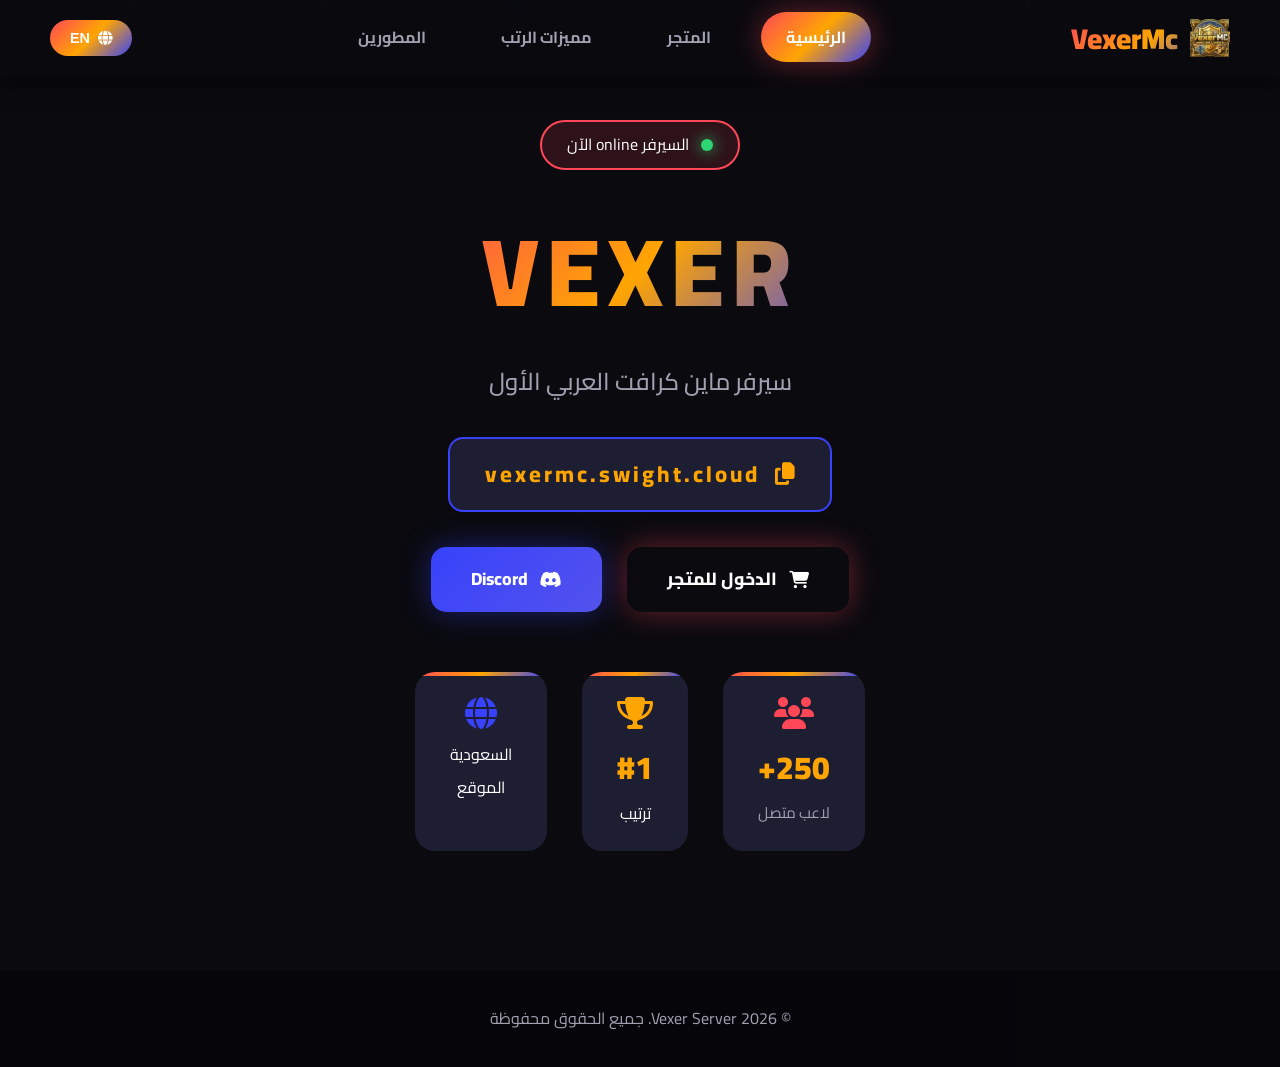
==== index.html @ 9825f208 "Add files via upload" ====
<!DOCTYPE html>
<html lang="ar" dir="rtl">
<head>
    <meta charset="UTF-8">
    <meta name="viewport" content="width=device-width, initial-scale=1.0">
    <link rel="icon" href="Vexer.png" type="image/png">
    <title>Vexer Store </title>
    <link rel="stylesheet" href="style.css">
    <link rel="preconnect" href="https://fonts.googleapis.com">
    <link rel="preconnect" href="https://fonts.gstatic.com" crossorigin>
    <link href="https://fonts.googleapis.com/css2?family=Cairo:wght@400;600;700;900&display=swap" rel="stylesheet">
    <link rel="stylesheet" href="https://cdnjs.cloudflare.com/ajax/libs/font-awesome/6.4.0/css/all.min.css">
</head>
<body>
    <div class="background-effects">
        <div class="particle"></div>
        <div class="particle"></div>
        <div class="particle"></div>
        <div class="particle"></div>
        <div class="particle"></div>
    </div>

    <nav class="navbar">
        <div class="logo">
            <img src="Vexer.png" alt="Vexer Logo" class="logo-img">
            <span>VexerMc</span>
        </div>
        <ul class="nav-links">
            <li><a href="index.html" class="active" data-ar="الرئيسية" data-en="Home">الرئيسية</a></li>
            <li><a href="store.html" data-ar="المتجر" data-en="Store">المتجر</a></li>
            <li><a href="features.html" data-ar="مميزات الرتب" data-en="Rank Features">مميزات الرتب</a></li>
            <li><a href="team.html" data-ar="المطورين" data-en="Developers">المطورين</a></li>
        </ul>
        <button class="lang-switch" onclick="toggleLanguage()">
            <i class="fa-solid fa-globe"></i>
            <span id="lang-text">EN</span>
        </button>
    </nav>

    <main class="hero-section">
        <div class="hero-content">
            <div class="server-status">
                <span class="status-dot online"></span>
                <span data-ar="السيرفر online الآن" data-en="Server is online now">السيرفر online الآن</span>
            </div>
            
            <h1 class="server-name">VEXER</h1>
            <p class="server-tagline" data-ar="سيرفر ماين كرافت العربي الأول" data-en="The First Arabic Minecraft Server">سيرفر ماين كرافت العربي الأول</p>
            
            <div class="server-ip">
                <i class="fa-solid fa-copy"></i>
                <span>vexermc.swight.cloud</span>
            </div>

            <div class="hero-buttons">
                <a href="store.html" class="btn btn-primary">
                    <i class="fa-solid fa-shopping-cart"></i>
                    <span data-ar="الدخول للمتجر" data-en="Go to Store">الدخول للمتجر</span>
                </a>
                <a href="https://discord.gg/yVMtcEWc" target="_blank" class="btn btn-secondary">
                    <i class="fa-brands fa-discord"></i>
                    <span>Discord</span>
                </a>
            </div>

            <div class="server-stats">
                <div class="stat-box">
                    <i class="fa-solid fa-users"></i>
                    <span class="stat-number">250+</span>
                    <span class="stat-label" data-ar="لاعب متصل" data-en="Players Online">لاعب متصل</span>
                </div>
                <div class="stat-box">
                    <i class="fa-solid fa-trophy"></i>
                    <span class="stat-number">#1</span>
                    <span data-ar="ترتيب" data-en="Rank">ترتيب</span>
                </div>
                <div class="stat-box">
                    <i class="fa-solid fa-globe"></i>
                    <span data-ar="السعودية" data-en="Saudi Arabia">السعودية</span>
                    <span data-ar="الموقع" data-en="Location">الموقع</span>
                </div>
            </div>
        </div>

        <div class="hero-visual">
            <div class="minecraft-block">
                <div class="block-face front"></div>
                <div class="block-face back"></div>
                <div class="block-face left"></div>
                <div class="block-face right"></div>
                <div class="block-face top"></div>
                <div class="block-face bottom"></div>
            </div>
        </div>
    </main>

    <footer class="footer">
        <p>© 2026 Vexer Server. <span data-ar="جميع الحقوق محفوظة" data-en="All rights reserved">جميع الحقوق محفوظة</span></p>
    </footer>

    <script src="script.js"></script>
</body>
</html>
---- style.css ----
/* ===================================
   Vexer Server Store - CSS Styles
   Modern Gaming Design (Red, Yellow, Blue, Black)
   =================================== */

/* CSS Variables - Gaming Colors */
:root {
    --red: #ff4757;
    --red-dark: #e84150;
    --yellow: #ffa502;
    --yellow-dark: #ff9900;
    --blue: #3742fa;
    --blue-dark: #2f35d4;
    --black: #0a0a0f;
    --dark: #1a1a2e;
    --darker: #16213e;
    --card-bg: #1e1e32;
    --card-hover: #262642;
    --text-primary: #ffffff;
    --text-secondary: #a0a0b0;
    --border-color: #2a2a    /*4a;
    
 Gradients */
    --gradient-red: linear-gradient(135deg, #ff4757 0%, #ff6b81 100%);
    --gradient-yellow: linear-gradient(135deg, #ffa502 0%, #ffbe00 100%);
    --gradient-blue: linear-gradient(135deg, #3742fa 0%, #5352ed 100%);
    --gradient-mix: linear-gradient(135deg, #ff4757 0%, #ffa502 50%, #3742fa 100%);
    
    --shadow-glow-red: 0 0 30px rgba(255, 71, 87, 0.4);
    --shadow-glow-yellow: 0 0 30px rgba(255, 165, 2, 0.4);
    --shadow-glow-blue: 0 0 30px rgba(55, 66, 250, 0.4);
    --transition: all 0.3s ease;
}

/* Reset & Base */
* {
    margin: 0;
    padding: 0;
    box-sizing: border-box;
}

html {
    scroll-behavior: smooth;
}

body {
    font-family: 'Cairo', sans-serif;
    background-color: var(--black);
    color: var(--text-primary);
    min-height: 100vh;
    overflow-x: hidden;
    line-height: 1.6;
}

/* Animated Background */
.background-effects {
    position: fixed;
    top: 0;
    left: 0;
    width: 100%;
    height: 100%;
    pointer-events: none;
    z-index: 0;
    overflow: hidden;
    background: var(--black);
}

.particle {
    position: absolute;
    border-radius: 50%;
    opacity: 0.4;
    animation: float 12s infinite linear;
}

.particle:nth-child(1) {
    width: 8px;
    height: 8px;
    background: var(--red);
    left: 10%;
    animation-delay: 0s;
}

.particle:nth-child(2) {
    width: 6px;
    height: 6px;
    background: var(--yellow);
    left: 25%;
    animation-delay: 2s;
}

.particle:nth-child(3) {
    width: 10px;
    height: 10px;
    background: var(--blue);
    left: 40%;
    animation-delay: 4s;
}

.particle:nth-child(4) {
    width: 5px;
    height: 5px;
    background: var(--red);
    left: 60%;
    animation-delay: 6s;
}

.particle:nth-child(5) {
    width: 7px;
    height: 7px;
    background: var(--yellow);
    left: 80%;
    animation-delay: 8s;
}

@keyframes float {
    0% {
        transform: translateY(100vh) rotate(0deg);
        opacity: 0;
    }
    10% {
        opacity: 0.6;
    }
    90% {
        opacity: 0.6;
    }
    100% {
        transform: translateY(-100vh) rotate(720deg);
        opacity: 0;
    }
}

/* Grid Background */
body::before {
    content: '';
    position: fixed;
    top: 0;
    left: 0;
    width: 100%;
    height: 100%;
    background-image: 
        linear-gradient(rgba(255, 71, 87, 0.05) 1px, transparent 1px),
        linear-gradient(90deg, rgba(255, 165, 2, 0.05) 1px, transparent 1px),
        linear-gradient(rgba(55, 66, 250, 0.05) 1px, transparent 1px);
    background-size: 60px 60px;
    pointer-events: none;
    z-index: 0;
}

/* Navbar */
.navbar {
    position: fixed;
    top: 0;
    left: 0;
    right: 0;
    display: flex;
    justify-content: space-between;
    align-items: center;
    padding: 15px 50px;
    background: rgba(10, 10, 15, 0.95);
    backdrop-filter: blur(15px);
    z-index: 1000;
    border-bottom: 1px solid var(--border-color);
    box-shadow: 0 4px 30px rgba(0, 0, 0, 0.5);
}

.logo {
    display: flex;
    align-items: center;
    gap: 12px;
    font-size: 1.8rem;
    font-weight: 900;
    background: var(--gradient-mix);
    -webkit-background-clip: text;
    -webkit-text-fill-color: transparent;
    background-clip: text;
}

.logo-img {
    width: 40px;
    height: 40px;
    object-fit: contain;
}

.logo i {
    font-size: 2rem;
    background: var(--gradient-mix);
    -webkit-background-clip: text;
    -webkit-text-fill-color: transparent;
    background-clip: text;
    animation: pulse 2s infinite;
}

@keyframes pulse {
    0%, 100% { transform: scale(1); }
    50% { transform: scale(1.15); }
}

.nav-links {
    display: flex;
    list-style: none;
    gap: 25px;
}

.nav-links a {
    color: var(--text-secondary);
    text-decoration: none;
    font-weight: 700;
    padding: 10px 25px;
    border-radius: 30px;
    transition: var(--transition);
    position: relative;
    font-size: 1rem;
}

.nav-links a:hover,
.nav-links a.active {
    color: #fff;
    background: var(--gradient-mix);
    box-shadow: var(--shadow-glow-red);
}

/* Language Switch Button */
.lang-switch {
    display: flex;
    align-items: center;
    gap: 8px;
    padding: 10px 20px;
    background: var(--gradient-mix);
    border: none;
    border-radius: 25px;
    color: #fff;
    font-weight: 700;
    font-size: 0.9rem;
    cursor: pointer;
    transition: var(--transition);
}

.lang-switch:hover {
    transform: scale(1.05);
    box-shadow: var(--shadow-glow-red);
}

/* Team Section */
.team-section {
    padding: 130px 20px 60px;
    max-width: 1200px;
    margin: 0 auto;
    position: relative;
    z-index: 1;
}

.team-header {
    text-align: center;
    margin-bottom: 60px;
}

.team-header h1 {
    font-size: 3.5rem;
    margin-bottom: 15px;
    background: var(--gradient-mix);
    -webkit-background-clip: text;
    -webkit-text-fill-color: transparent;
    background-clip: text;
    font-weight: 900;
}

.team-header h1 i {
    -webkit-text-fill-color: var(--yellow);
    margin-left: 15px;
}

.team-header p {
    font-size: 1.3rem;
    color: var(--text-secondary);
}

.team-grid {
    display: grid;
    grid-template-columns: repeat(auto-fit, minmax(300px, 1fr));
    gap: 35px;
    padding: 20px;
}

.team-card {
    background: var(--card-bg);
    border-radius: 25px;
    padding: 40px 30px;
    border: 2px solid var(--border-color);
    transition: var(--transition);
    text-align: center;
    position: relative;
    overflow: hidden;
}

.team-card::before {
    content: '';
    position: absolute;
    top: 0;
    left: 0;
    right: 0;
    height: 5px;
    background: var(--gradient-mix);
}

.team-card:hover {
    transform: translateY(-15px);
    box-shadow: 0 25px 50px rgba(0, 0, 0, 0.5);
}

.team-card.owner {
    border-color: var(--blue);
}

.team-card.owner::before {
    background: var(--gradient-blue);
}

.team-card.founder {
    border-color: var(--yellow);
}

.team-card.founder::before {
    background: var(--gradient-yellow);
}

.team-card.co-owner {
    border-color: var(--red);
}

.team-card.co-owner::before {
    background: var(--gradient-red);
}

.team-avatar {
    width: 120px;
    height: 120px;
    border-radius: 50%;
    background: var(--card-hover);
    display: flex;
    align-items: center;
    justify-content: center;
    margin: 0 auto 25px;
    border: 4px solid var(--border-color);
    transition: var(--transition);
}

.team-card:hover .team-avatar {
    transform: scale(1.1);
    border-color: var(--yellow);
}

.team-card.owner .team-avatar i {
    font-size: 3rem;
    color: var(--blue);
}

.team-card.founder .team-avatar i {
    font-size: 3rem;
    color: var(--yellow);
}

.team-card.co-owner .team-avatar i {
    font-size: 3rem;
    color: var(--red);
}

.team-card h2 {
    font-size: 1.8rem;
    margin-bottom: 10px;
    font-weight: 900;
}

.team-role {
    font-size: 1.2rem;
    font-weight: 700;
    margin-bottom: 10px;
    padding: 8px 20px;
    border-radius: 20px;
    display: inline-block;
}

.team-card.owner .team-role {
    background: rgba(55, 66, 250, 0.2);
    color: var(--blue);
}

.team-card.founder .team-role {
    background: rgba(255, 165, 2, 0.2);
    color: var(--yellow);
}

.team-card.co-owner .team-role {
    background: rgba(255, 71, 87, 0.2);
    color: var(--red);
}

.team-desc {
    color: var(--text-secondary);
    font-size: 0.95rem;
    margin-top: 10px;
}

.team-social {
    display: flex;
    justify-content: center;
    gap: 15px;
    margin-top: 25px;
}

.team-social a {
    width: 45px;
    height: 45px;
    border-radius: 50%;
    background: var(--card-hover);
    display: flex;
    align-items: center;
    justify-content: center;
    color: var(--text-secondary);
    font-size: 1.2rem;
    transition: var(--transition);
    border: 2px solid var(--border-color);
}

.team-social a:hover {
    background: var(--gradient-mix);
    color: #fff;
    border-color: var(--red);
    transform: translateY(-5px);
}

/* Thanks Message */
.thanks-message {
    text-align: center;
    padding: 30px 20px;
    margin-top: 20px;
}

.thanks-box {
    display: inline-block;
    background: rgba(255, 255, 255, 0.05);
    border: 2px solid var(--primary-color);
    border-radius: 20px;
    padding: 25px 40px;
    backdrop-filter: blur(10px);
    box-shadow: 0 0 30px rgba(139, 0, 0, 0.3);
}

.thanks-box i {
    font-size: 2rem;
    color: var(--red);
    margin-bottom: 15px;
    display: block;
}

.thanks-message p {
    font-size: 1.2rem;
    font-weight: 700;
    color: var(--text-primary);
    background: var(--gradient-mix);
    -webkit-background-clip: text;
    -webkit-text-fill-color: transparent;
    background-clip: text;
    margin: 0;
}

/* Features Section */
.features-section {
    padding: 130px 20px 60px;
    max-width: 1400px;
    margin: 0 auto;
    position: relative;
    z-index: 1;
}

.features-header {
    text-align: center;
    margin-bottom: 50px;
}

.features-header h1 {
    font-size: 3.5rem;
    margin-bottom: 15px;
    background: var(--gradient-mix);
    -webkit-background-clip: text;
    -webkit-text-fill-color: transparent;
    background-clip: text;
    font-weight: 900;
}

.features-header h1 i {
    -webkit-text-fill-color: var(--yellow);
    margin-left: 15px;
}

.features-header p {
    font-size: 1.3rem;
    color: var(--text-secondary);
}

.features-table-container {
    overflow-x: auto;
    border-radius: 20px;
    background: var(--card-bg);
    border: 2px solid var(--border-color);
    box-shadow: 0 20px 50px rgba(0, 0, 0, 0.4);
}

.features-table {
    width: 100%;
    border-collapse: collapse;
    min-width: 700px;
}

.features-table thead {
    background: linear-gradient(135deg, #1a1a2e 0%, #16213e 100%);
}

.features-table th {
    padding: 25px 20px;
    text-align: center;
    font-size: 1.1rem;
    font-weight: 800;
    color: var(--yellow);
    border-bottom: 3px solid var(--red);
}

.features-table th i {
    margin-left: 10px;
}

.features-table td {
    padding: 20px;
    text-align: center;
    border-bottom: 1px solid var(--border-color);
}

.features-table tbody tr {
    transition: var(--transition);
}

.features-table tbody tr:hover {
    background: var(--card-hover);
}

.features-table tbody tr:last-child td {
    border-bottom: none;
}

.features-table .rank-badge {
    position: static;
    font-size: 1.1rem;
    padding: 10px 25px;
}

.features-table .command {
    color: var(--blue);
    font-family: 'Courier New', monospace;
    font-weight: 700;
    font-size: 0.95rem;
}

.features-table .kit {
    color: var(--yellow);
    font-weight: 600;
    font-size: 0.9rem;
}

.features-table .homes {
    color: #2ed573;
    font-weight: 900;
    font-size: 1.2rem;
}
.dropdown {
    position: relative;
    display: inline-block;
}

.dropdown .dropbtn {
    color: var(--text-secondary);
    padding: 10px 25px;
    border-radius: 30px;
    font-weight: 700;
    cursor: pointer;
    transition: var(--transition);
    display: flex;
    align-items: center;
    gap: 8px;
}

.dropdown .dropbtn i {
    font-size: 0.9rem;
}

.dropdown:hover .dropbtn {
    color: #fff;
    background: var(--gradient-mix);
    box-shadow: var(--shadow-glow-red);
}

.dropdown-content {
    display: none;
    position: absolute;
    top: 120%;
    left: 50%;
    transform: translateX(-50%);
    background: var(--card-bg);
    min-width: 220px;
    border-radius: 15px;
    border: 2px solid var(--border-color);
    box-shadow: 0 15px 40px rgba(0, 0, 0, 0.5);
    z-index: 1001;
    overflow: hidden;
    opacity: 0;
    transition: var(--transition);
}

.dropdown:hover .dropdown-content {
    display: block;
    opacity: 1;
    animation: dropdownIn 0.3s ease;
}

@keyframes dropdownIn {
    from {
        opacity: 0;
        transform: translateX(-50%) translateY(-10px);
    }
    to {
        opacity: 1;
        transform: translateX(-50%) translateY(0);
    }
}

.dropdown-content a {
    color: var(--text-secondary);
    padding: 15px 20px;
    text-decoration: none;
    display: flex;
    align-items: center;
    gap: 12px;
    transition: var(--transition);
    font-size: 0.95rem;
    border-bottom: 1px solid var(--border-color);
}

.dropdown-content a:last-child {
    border-bottom: none;
}

.dropdown-content a i:first-child {
    font-size: 1rem;
}

.dropdown-content a:nth-child(1) i:first-child { color: var(--blue); }
.dropdown-content a:nth-child(2) i:first-child { color: var(--yellow); }
.dropdown-content a:nth-child(3) i:first-child { color: var(--red); }

.dropdown-content a:hover {
    background: var(--card-hover);
    color: #fff;
    padding-right: 25px;
}

/* Hero Section - Index Page */
.hero-section {
    min-height: 100vh;
    display: flex;
    align-items: center;
    justify-content: center;
    padding: 120px 20px 60px;
    position: relative;
    z-index: 1;
}

.hero-content {
    text-align: center;
    max-width: 900px;
}

.server-status {
    display: inline-flex;
    align-items: center;
    gap: 12px;
    background: rgba(255, 71, 87, 0.15);
    padding: 10px 25px;
    border-radius: 30px;
    margin-bottom: 25px;
    border: 2px solid var(--red);
    animation: glow 2s infinite alternate;
}

@keyframes glow {
    from { box-shadow: 0 0 10px rgba(255, 71, 87, 0.3); }
    to { box-shadow: 0 0 25px rgba(255, 71, 87, 0.6); }
}

.status-dot {
    width: 12px;
    height: 12px;
    border-radius: 50%;
    animation: blink 1s infinite;
}

.status-dot.online {
    background: #2ed573;
    box-shadow: 0 0 15px #2ed573;
}

@keyframes blink {
    0%, 100% { opacity: 1; transform: scale(1); }
    50% { opacity: 0.6; transform: scale(0.9); }
}

.server-name {
    font-size: 6rem;
    font-weight: 900;
    background: var(--gradient-mix);
    -webkit-background-clip: text;
    -webkit-text-fill-color: transparent;
    background-clip: text;
    margin-bottom: 15px;
    letter-spacing: 8px;
    text-shadow: none;
    animation: shimmer 3s infinite;
}

@keyframes shimmer {
    0%, 100% { filter: brightness(1); }
    50% { filter: brightness(1.2); }
}

.server-tagline {
    font-size: 1.5rem;
    color: var(--text-secondary);
    margin-bottom: 35px;
    font-weight: 500;
}

.server-ip {
    display: inline-flex;
    align-items: center;
    gap: 15px;
    background: var(--card-bg);
    padding: 18px 35px;
    border-radius: 15px;
    margin-bottom: 35px;
    border: 2px solid var(--blue);
    cursor: pointer;
    transition: var(--transition);
    position: relative;
    overflow: hidden;
}

.server-ip::before {
    content: '';
    position: absolute;
    top: 0;
    left: -100%;
    width: 100%;
    height: 100%;
    background: linear-gradient(90deg, transparent, rgba(55, 66, 250, 0.2), transparent);
    transition: 0.5s;
}

.server-ip:hover::before {
    left: 100%;
}

.server-ip:hover {
    border-color: var(--yellow);
    box-shadow: var(--shadow-glow-yellow);
    transform: scale(1.02);
}

.server-ip i {
    color: var(--yellow);
    font-size: 1.4rem;
    animation: copy 2s infinite;
}

@keyframes copy {
    0%, 100% { transform: scale(1); }
    50% { transform: scale(1.2); }
}

.server-ip span {
    font-size: 1.4rem;
    font-weight: 800;
    letter-spacing: 3px;
    color: var(--yellow);
}

.hero-buttons {
    display: flex;
    gap: 25px;
    justify-content: center;
    margin-bottom: 60px;
    flex-wrap: wrap;
}

/* Buttons */
.btn {
    display: inline-flex;
    align-items: center;
    gap: 12px;
    padding: 18px 40px;
    border-radius: 15px;
    font-size: 1.1rem;
    font-weight: 800;
    text-decoration: none;
    cursor: pointer;
    border: none;
    transition: var(--transition);
    font-family: 'Cairo', sans-serif;
    position: relative;
    overflow: hidden;
}

.btn::before {
    content: '';
    position: absolute;
    top: 0;
    left: -100%;
    width: 100%;
    height: 100%;
    background: linear-gradient(90deg, transparent, rgba(255,255,255,0.3), transparent);
    transition: 0.5s;
}

.btn:hover::before {
    left: 100%;
}

.btn-primary {
    background: var(--gradient-red);
    color: #fff;
    box-shadow: var(--shadow-glow-red);
}

.btn-primary:hover {
    transform: translateY(-5px) scale(1.05);
    box-shadow: 0 15px 40px rgba(255, 71, 87, 0.5);
}

.btn-secondary {
    background: var(--gradient-blue);
    color: #fff;
    box-shadow: var(--shadow-glow-blue);
}

.btn-secondary:hover {
    transform: translateY(-5px) scale(1.05);
    box-shadow: 0 15px 40px rgba(55, 66, 250, 0.5);
}

.btn-buy {
    width: 100%;
    background: var(--gradient-mix);
    color: #fff;
    justify-content: center;
    padding: 18px;
    font-size: 1.2rem;
    margin-top: 25px;
    box-shadow: 0 5px 20px rgba(255, 71, 87, 0.3);
}

.btn-buy:hover {
    transform: translateY(-4px);
    box-shadow: 0 15px 35px rgba(255, 71, 87, 0.5);
}

.btn-pay {
    width: 100%;
    background: var(--gradient-yellow);
    color: #000;
    justify-content: center;
    padding: 20px;
    font-size: 1.3rem;
    margin-top: 30px;
    box-shadow: var(--shadow-glow-yellow);
}

.btn-pay:hover {
    transform: translateY(-4px);
    box-shadow: 0 15px 40px rgba(255, 165, 2, 0.5);
}

/* Server Stats */
.server-stats {
    display: flex;
    justify-content: center;
    gap: 35px;
    flex-wrap: wrap;
}

.stat-box {
    display: flex;
    flex-direction: column;
    align-items: center;
    gap: 8px;
    background: var(--card-bg);
    padding: 25px 35px;
    border-radius: 20px;
    border: 2px solid var(--border-color);
    transition: var(--transition);
    position: relative;
    overflow: hidden;
}

.stat-box::before {
    content: '';
    position: absolute;
    top: 0;
    left: 0;
    width: 100%;
    height: 4px;
    background: var(--gradient-mix);
}

.stat-box:hover {
    border-color: var(--yellow);
    transform: translateY(-8px);
    box-shadow: 0 20px 40px rgba(0, 0, 0, 0.4);
}

.stat-box i {
    font-size: 2rem;
    margin-bottom: 5px;
}

.stat-box:nth-child(1) i { color: var(--red); }
.stat-box:nth-child(2) i { color: var(--yellow); }
.stat-box:nth-child(3) i { color: var(--blue); }

.stat-number {
    font-size: 2rem;
    font-weight: 900;
    color: var(--yellow);
}

.stat-label {
    font-size: 0.95rem;
    color: var(--text-secondary);
}

/* Store Section */
.store-section {
    padding: 130px 20px 60px;
    max-width: 1500px;
    margin: 0 auto;
    position: relative;
    z-index: 1;
}

.store-header {
    text-align: center;
    margin-bottom: 60px;
}

.store-header h1 {
    font-size: 3.5rem;
    margin-bottom: 15px;
    background: var(--gradient-mix);
    -webkit-background-clip: text;
    -webkit-text-fill-color: transparent;
    background-clip: text;
    font-weight: 900;
}

.store-header p {
    font-size: 1.3rem;
    color: var(--text-secondary);
}

.discord-notice {
    display: inline-flex;
    align-items: center;
    gap: 12px;
    background: linear-gradient(135deg, #5865F2 0%, #7289da 100%);
    color: #fff;
    padding: 15px 30px;
    border-radius: 15px;
    margin-top: 25px;
    font-weight: 700;
    font-size: 1rem;
    box-shadow: 0 5px 20px rgba(88, 101, 242, 0.4);
    animation: pulse 2s infinite;
}

.discord-notice i {
    font-size: 1.5rem;
}

@keyframes pulse {
    0%, 100% { transform: scale(1); }
    50% { transform: scale(1.02); }
}

/* Ranks Grid */
.ranks-grid {
    display: grid;
    grid-template-columns: repeat(auto-fit, minmax(320px, 1fr));
    gap: 30px;
    padding: 20px;
}

/* Rank Card */
.rank-card {
    background: var(--card-bg);
    border-radius: 25px;
    padding: 35px;
    border: 2px solid var(--border-color);
    transition: var(--transition);
    position: relative;
    overflow: hidden;
}

.rank-card::before {
    content: '';
    position: absolute;
    top: 0;
    left: 0;
    right: 0;
    height: 5px;
    background: var(--gradient-mix);
    transform: scaleX(0);
    transition: var(--transition);
}

.rank-card:hover {
    transform: translateY(-15px);
    box-shadow: 0 25px 50px rgba(0, 0, 0, 0.5);
    border-color: var(--red);
}

.rank-card:hover::before {
    transform: scaleX(1);
}

.rank-badge {
    position: absolute;
    top: 20px;
    left: 20px;
    padding: 10px 20px;
    border-radius: 12px;
    font-weight: 900;
    font-size: 1rem;
    text-transform: uppercase;
    letter-spacing: 1px;
}

/* Rank Badge Colors */
.rank-badge.king { 
    background: linear-gradient(135deg, #ffd700 0%, #ff8c00 100%); 
    color: #000;
    box-shadow: 0 0 20px rgba(255, 215, 0, 0.5);
}
.rank-badge.queen { 
    background: linear-gradient(135deg, #ff69b4 0%, #c71585 100%); 
    color: #fff;
    box-shadow: 0 0 20px rgba(255, 105, 180, 0.5);
}
.rank-badge.vip { 
    background: var(--gradient-red); 
    color: #fff;
    box-shadow: var(--shadow-glow-red);
}
.rank-badge.vip-plus { 
    background: linear-gradient(135deg, #ff4757 0%, #ffa502 100%); 
    color: #fff;
    box-shadow: 0 0 20px rgba(255, 71, 87, 0.5);
}
.rank-badge.mvp { 
    background: var(--gradient-yellow); 
    color: #000;
    box-shadow: var(--shadow-glow-yellow);
}
.rank-badge.elite { 
    background: linear-gradient(135deg, #ffa502 0%, #3742fa 100%); 
    color: #fff;
    box-shadow: 0 0 20px rgba(255, 165, 2, 0.5);
}
.rank-badge.mythic { 
    background: var(--gradient-blue); 
    color: #fff;
    box-shadow: var(--shadow-glow-blue);
}
.rank-badge.vexer { 
    background: linear-gradient(135deg, #3742fa 0%, #ff4757 100%); 
    color: #fff;
    box-shadow: 0 0 20px rgba(55, 66, 250, 0.5);
}
.rank-badge.vexer-plus { 
    background: linear-gradient(135deg, #ffa502 50%, #ff4757 50%); 
    color: #fff;
    box-shadow: 0 0 25px rgba(255, 165, 2, 0.6);
}

.rank-icon {
    text-align: center;
    font-size: 3.5rem;
    margin: 25px 0;
    position: relative;
}

.rank-icon i {
    background: var(--gradient-mix);
    -webkit-background-clip: text;
    -webkit-text-fill-color: transparent;
    background-clip: text;
    transition: var(--transition);
}

.rank-card:hover .rank-icon i {
    transform: scale(1.2) rotate(10deg);
}

.rank-icon .fa-plus {
    position: absolute;
    top: 50%;
    right: 35%;
    font-size: 1.8rem;
    -webkit-text-fill-color: var(--yellow);
    background: none;
    animation: bounce 1s infinite;
}

@keyframes bounce {
    0%, 100% { transform: translateY(0); }
    50% { transform: translateY(-5px); }
}

.rank-name {
    text-align: center;
    font-size: 2.2rem;
    margin-bottom: 12px;
    font-weight: 900;
    background: var(--gradient-mix);
    -webkit-background-clip: text;
    -webkit-text-fill-color: transparent;
    background-clip: text;
}

.rank-description {
    text-align: center;
    color: var(--text-secondary);
    margin-bottom: 20px;
    font-size: 1rem;
}

.rank-features {
    list-style: none;
    margin: 25px 0;
}

.rank-features li {
    padding: 10px 0;
    color: var(--text-secondary);
    display: flex;
    align-items: center;
    gap: 12px;
    font-size: 0.95rem;
}

.rank-features li i {
    -webkit-text-fill-color: var(--green);
    background: none;
    color: #2ed573;
    font-size: 0.9rem;
}

.rank-price {
    text-align: center;
    margin-top: 25px;
    padding-top: 25px;
    border-top: 2px dashed var(--border-color);
}

.price-amount {
    font-size: 3rem;
    font-weight: 900;
    background: var(--gradient-yellow);
    -webkit-background-clip: text;
    -webkit-text-fill-color: transparent;
    background-clip: text;
}

.price-period {
    font-size: 1rem;
    color: var(--text-secondary);
}

/* Payment Section */
.payment-section {
    padding: 130px 20px 60px;
    max-width: 650px;
    margin: 0 auto;
    position: relative;
    z-index: 1;
}

.payment-container {
    background: var(--card-bg);
    border-radius: 25px;
    padding: 45px;
    border: 2px solid var(--border-color);
    box-shadow: 0 25px 50px rgba(0, 0, 0, 0.4);
}

.payment-header {
    text-align: center;
    margin-bottom: 35px;
}

.payment-header i {
    font-size: 3.5rem;
    background: var(--gradient-mix);
    -webkit-background-clip: text;
    -webkit-text-fill-color: transparent;
    background-clip: text;
    margin-bottom: 15px;
    animation: bounce 1s infinite;
}

.payment-header h1 {
    font-size: 2.2rem;
    background: var(--gradient-mix);
    -webkit-background-clip: text;
    -webkit-text-fill-color: transparent;
    background-clip: text;
    font-weight: 900;
}

/* Order Summary */
.order-summary,
.player-info,
.payment-methods {
    margin-bottom: 30px;
}

.order-summary h2,
.player-info h2,
.payment-methods h2 {
    font-size: 1.4rem;
    margin-bottom: 20px;
    display: flex;
    align-items: center;
    gap: 12px;
    font-weight: 700;
}

.order-summary h2 i { color: var(--yellow); }
.player-info h2 i { color: var(--blue); }
.payment-methods h2 i { color: var(--red); }

.order-item {
    display: flex;
    justify-content: space-between;
    align-items: center;
    padding: 25px;
    background: var(--card-hover);
    border-radius: 15px;
    margin-bottom: 15px;
    border: 2px solid var(--border-color);
}

.order-rank {
    display: flex;
    align-items: center;
    gap: 18px;
}

.order-rank .rank-badge {
    position: static;
}

#rank-name {
    font-size: 1.4rem;
    font-weight: 800;
}

.order-price {
    text-align: left;
}

#rank-price {
    font-size: 1.8rem;
    font-weight: 900;
    background: var(--gradient-yellow);
    -webkit-background-clip: text;
    -webkit-text-fill-color: transparent;
    background-clip: text;
}

.order-total {
    display: flex;
    justify-content: space-between;
    padding: 18px 25px;
    background: rgba(255, 165, 2, 0.15);
    border-radius: 15px;
    font-size: 1.4rem;
    font-weight: 800;
    border: 2px solid var(--yellow);
}

.order-total span:last-child {
    background: var(--gradient-yellow);
    -webkit-background-clip: text;
    -webkit-text-fill-color: transparent;
    background-clip: text;
}

/* Form */
.form-group {
    margin-bottom: 22px;
}

.form-group label {
    display: flex;
    align-items: center;
    gap: 10px;
    margin-bottom: 12px;
    color: var(--text-secondary);
    font-weight: 600;
}

.form-group label i {
    color: var(--blue);
}

.form-group input {
    width: 100%;
    padding: 18px 22px;
    background: var(--card-hover);
    border: 2px solid var(--border-color);
    border-radius: 15px;
    color: var(--text-primary);
    font-size: 1.05rem;
    font-family: 'Cairo', sans-serif;
    transition: var(--transition);
}

.form-group input:focus {
    outline: none;
    border-color: var(--blue);
    box-shadow: 0 0 25px rgba(55, 66, 250, 0.3);
}

.form-group input::placeholder {
    color: var(--text-secondary);
}

/* Payment Options */
.payment-options {
    display: flex;
    justify-content: center;
}

.payment-option {
    cursor: pointer;
    width: 100%;
    max-width: 300px;
}

.payment-option input {
    display: none;
}

.payment-card {
    display: flex;
    flex-direction: column;
    align-items: center;
    gap: 12px;
    padding: 25px;
    background: var(--card-hover);
    border: 2px solid var(--border-color);
    border-radius: 15px;
    transition: var(--transition);
}

.payment-card i {
    font-size: 2.2rem;
    transition: var(--transition);
}

.payment-option:nth-child(1) .payment-card i { color: #0079c1; }
.payment-option:nth-child(2) .payment-card i { color: #635bff; }
.payment-option:nth-child(3) .payment-card i { color: #f7931a; }
.payment-option:nth-child(4) .payment-card i { color: #00bfaf; }

.payment-option input:checked + .payment-card {
    border-color: var(--red);
    background: rgba(255, 71, 87, 0.15);
    transform: scale(1.02);
}

.payment-option:hover .payment-card {
    border-color: var(--yellow);
    transform: translateY(-3px);
}

/* Security Note */
.security-note {
    display: flex;
    align-items: center;
    justify-content: center;
    gap: 12px;
    margin-top: 25px;
    padding: 18px;
    color: var(--text-secondary);
    font-size: 0.95rem;
    background: rgba(46, 213, 115, 0.1);
    border-radius: 12px;
    border: 1px solid #2ed573;
}

.security-note i {
    color: #2ed573;
    font-size: 1.2rem;
}

/* Modal */
.modal {
    display: none;
    position: fixed;
    top: 0;
    left: 0;
    width: 100%;
    height: 100%;
    background: rgba(0, 0, 0, 0.9);
    z-index: 2000;
    align-items: center;
    justify-content: center;
    backdrop-filter: blur(10px);
}

.modal.show {
    display: flex;
}

.modal-content {
    background: var(--card-bg);
    border-radius: 30px;
    padding: 55px;
    text-align: center;
    max-width: 520px;
    border: 3px solid var(--red);
    animation: modalIn 0.4s cubic-bezier(0.68, -0.55, 0.265, 1.55);
}

@keyframes modalIn {
    from {
        transform: scale(0.5);
        opacity: 0;
    }
    to {
        transform: scale(1);
        opacity: 1;
    }
}

.success-icon {
    font-size: 6rem;
    background: var(--gradient-green);
    -webkit-background-clip: text;
    -webkit-text-fill-color: transparent;
    background-clip: text;
    margin-bottom: 25px;
    animation: successPop 0.5s ease;
}

@keyframes successPop {
    0% { transform: scale(0); }
    50% { transform: scale(1.3); }
    100% { transform: scale(1); }
}

.modal-content h2 {
    font-size: 2.2rem;
    margin-bottom: 18px;
    background: var(--gradient-red);
    -webkit-background-clip: text;
    -webkit-text-fill-color: transparent;
    background-clip: text;
    font-weight: 900;
}

.modal-content p {
    color: var(--text-secondary);
    margin-bottom: 12px;
    font-size: 1.1rem;
}

.success-actions {
    display: flex;
    gap: 18px;
    justify-content: center;
    margin-top: 35px;
    flex-wrap: wrap;
}

/* Footer */
.footer {
    text-align: center;
    padding: 35px;
    color: var(--text-secondary);
    border-top: 2px solid var(--border-color);
    margin-top: 60px;
    position: relative;
    z-index: 1;
    background: rgba(0, 0, 0, 0.3);
}

/* Mobile Responsive */
@media (max-width: 768px) {
    .navbar {
        padding: 12px 20px;
        flex-direction: column;
        gap: 15px;
    }

    .logo {
        font-size: 1.5rem;
    }

    .nav-links {
        gap: 12px;
    }

    .nav-links a {
        padding: 8px 18px;
        font-size: 0.9rem;
    }

    .server-name {
        font-size: 3.5rem;
        letter-spacing: 4px;
    }

    .server-tagline {
        font-size: 1.1rem;
    }

    .server-ip {
        padding: 14px 25px;
    }

    .server-ip span {
        font-size: 1.1rem;
    }

    .hero-buttons {
        flex-direction: column;
        align-items: center;
    }

    .btn {
        width: 100%;
        max-width: 300px;
        justify-content: center;
    }

    .server-stats {
        gap: 18px;
    }

    .stat-box {
        padding: 20px 25px;
    }

    .stat-number {
        font-size: 1.6rem;
    }

    .store-header h1 {
        font-size: 2.5rem;
    }

    .ranks-grid {
        grid-template-columns: 1fr;
        padding: 10px;
    }

    .rank-card {
        padding: 28px 22px;
    }

    .price-amount {
        font-size: 2.5rem;
    }

    .payment-container {
        padding: 28px 22px;
    }

    .payment-options {
        grid-template-columns: 1fr;
    }

    .success-actions {
        flex-direction: column;
    }

    .success-actions .btn {
        width: 100%;
    }

    .modal-content {
        padding: 40px 25px;
        margin: 20px;
    }
}

@media (max-width: 480px) {
    .logo {
        font-size: 1.3rem;
    }

    .logo i {
        font-size: 1.6rem;
    }

    .server-name {
        font-size: 2.8rem;
    }

    .store-header h1 {
        font-size: 2rem;
    }

    .rank-name {
        font-size: 1.8rem;
    }
}

/* Loading animation */
.btn-pay.loading {
    pointer-events: none;
    opacity: 0.8;
}

.btn-pay.loading span {
    display: none;
}

.btn-pay.loading::after {
    content: '';
    width: 24px;
    height: 24px;
    border: 3px solid #000;
    border-top-color: transparent;
    border-radius: 50%;
    animation: spin 0.8s linear infinite;
}

@keyframes spin {
    to { transform: rotate(360deg); }
}

/* Toast Notification Styles */
.toast {
    position: fixed;
    top: 100px;
    left: 50%;
    transform: translateX(-50%);
    padding: 18px 35px;
    border-radius: 15px;
    font-weight: 700;
    z-index: 3000;
    display: flex;
    align-items: center;
    gap: 12px;
    animation: slideDown 0.4s ease;
    font-size: 1.1rem;
}

.toast.success {
    background: rgba(46, 213, 115, 0.95);
    color: #000;
    border: 2px solid #2ed573;
}

.toast.error {
    background: rgba(255, 71, 87, 0.95);
    color: #fff;
    border: 2px solid var(--red);
}

@keyframes slideDown {
    from {
        opacity: 0;
        transform: translateX(-50%) translateY(-25px);
    }
    to {
        opacity: 1;
        transform: translateX(-50%) translateY(0);
    }
}
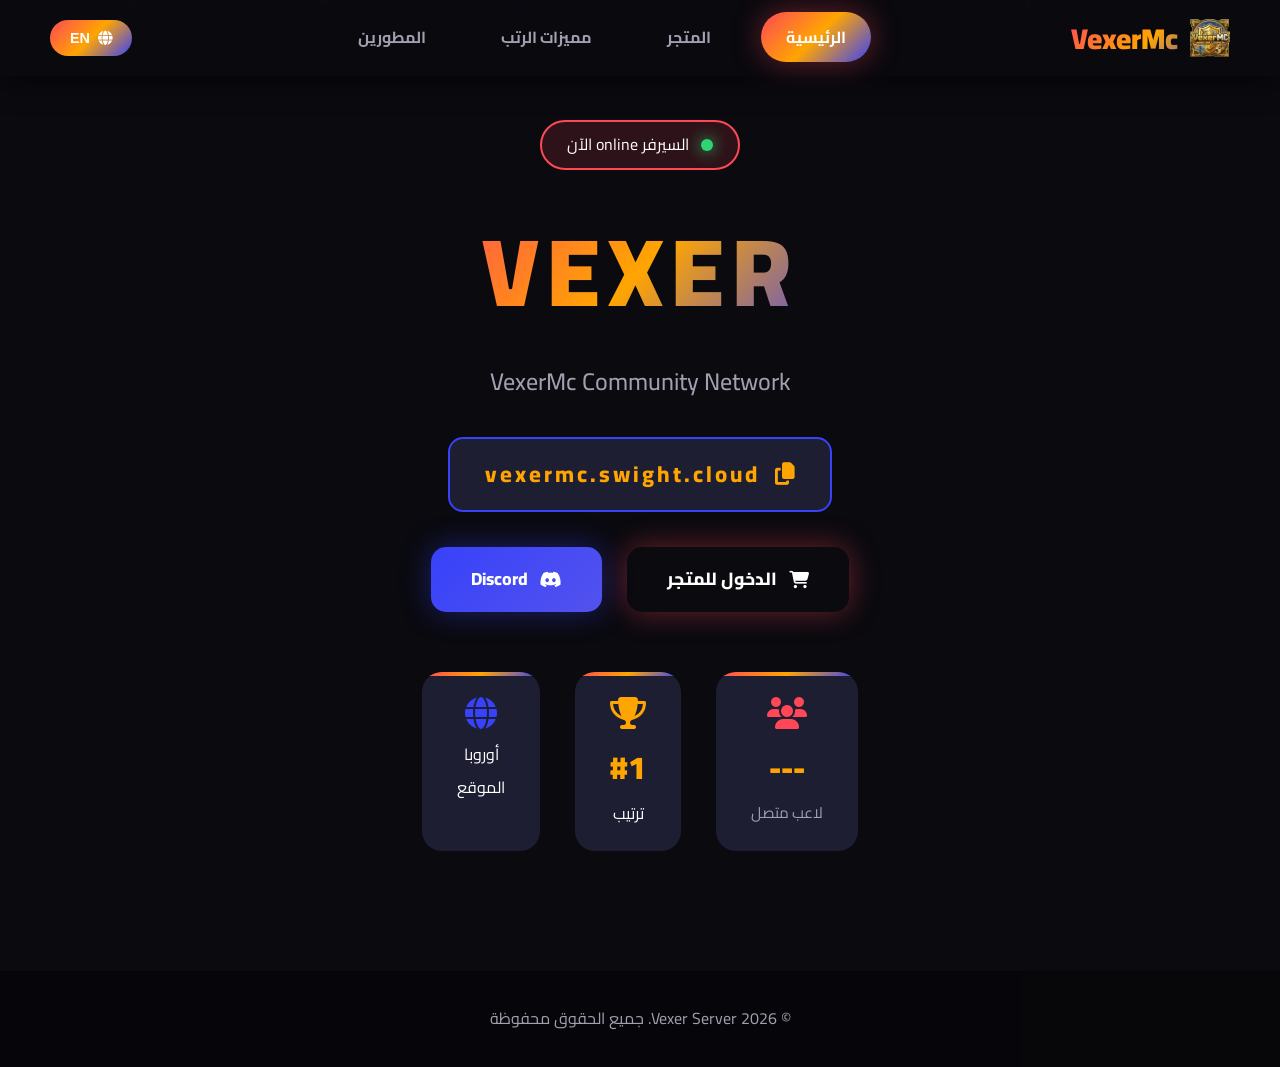
==== commit e4a603b1: "Add files via upload" ====
--- a/index.html
+++ b/index.html
@@ -45,7 +45,7 @@
             </div>
             
             <h1 class="server-name">VEXER</h1>
-            <p class="server-tagline" data-ar="سيرفر ماين كرافت العربي الأول" data-en="The First Arabic Minecraft Server">سيرفر ماين كرافت العربي الأول</p>
+            <p class="server-tagline" data-ar="VexerMc Community Network" data-en="VexerMc Community Network">VexerMc Community Network</p>
             
             <div class="server-ip">
                 <i class="fa-solid fa-copy"></i>
@@ -66,7 +66,7 @@
             <div class="server-stats">
                 <div class="stat-box">
                     <i class="fa-solid fa-users"></i>
-                    <span class="stat-number">250+</span>
+                    <span class="stat-number" id="player-count">---</span>
                     <span class="stat-label" data-ar="لاعب متصل" data-en="Players Online">لاعب متصل</span>
                 </div>
                 <div class="stat-box">
@@ -76,7 +76,7 @@
                 </div>
                 <div class="stat-box">
                     <i class="fa-solid fa-globe"></i>
-                    <span data-ar="السعودية" data-en="Saudi Arabia">السعودية</span>
+                    <span data-ar="أوروبا" data-en="Europe">أوروبا</span>
                     <span data-ar="الموقع" data-en="Location">الموقع</span>
                 </div>
             </div>
--- a/style.css
+++ b/style.css
@@ -566,7 +566,7 @@
 }
 
 .features-table .homes {
-    color: #2ed573;
+    color: #3498db;
     font-weight: 900;
     font-size: 1.2rem;
 }
@@ -1096,6 +1096,12 @@
     box-shadow: 0 0 25px rgba(255, 165, 2, 0.6);
 }
 
+.rank-badge.custom {
+    background: linear-gradient(135deg, #a55eea 50%, #8854d0 50%);
+    color: #fff;
+    box-shadow: 0 0 25px rgba(165, 94, 234, 0.6);
+}
+
 .rank-icon {
     text-align: center;
     font-size: 3.5rem;
@@ -1513,10 +1519,52 @@
 
 /* Mobile Responsive */
 @media (max-width: 768px) {
+    * {
+        box-sizing: border-box;
+    }
+    
+    html, body {
+        overflow-x: hidden;
+        max-width: 100vw;
+    }
+    
     .navbar {
-        padding: 12px 20px;
+        padding: 12px 15px;
         flex-direction: column;
-        gap: 15px;
+        gap: 12px;
+        width: 100%;
+    }
+    
+    .nav-links {
+        flex-wrap: wrap;
+        justify-content: center;
+        width: 100%;
+    }
+    
+    .nav-links li {
+        margin: 2px;
+    }
+    
+    .nav-links a {
+        padding: 8px 12px;
+        font-size: 0.85rem;
+    }
+    
+    .features-table-container {
+        overflow-x: auto;
+        -webkit-overflow-scrolling: touch;
+        margin: 0 -10px;
+        padding: 0 10px;
+    }
+    
+    .features-table {
+        min-width: 600px;
+        font-size: 0.85rem;
+    }
+    
+    .features-table th,
+    .features-table td {
+        padding: 12px 8px;
     }
 
     .logo {
@@ -1582,7 +1630,18 @@
     }
 
     .rank-card {
-        padding: 28px 22px;
+        padding: 20px 15px;
+        margin-bottom: 15px;
+    }
+    
+    .rank-card .btn {
+        padding: 14px 20px;
+        min-height: 50px;
+    }
+    
+    .rank-badge {
+        padding: 8px 16px;
+        font-size: 0.9rem;
     }
 
     .price-amount {
@@ -1606,30 +1665,82 @@
     }
 
     .modal-content {
-        padding: 40px 25px;
-        margin: 20px;
+        padding: 30px 20px;
+        margin: 15px;
+        width: calc(100% - 30px);
+        max-width: none;
+    }
+    
+    .modal-content h2 {
+        font-size: 1.5rem;
+    }
+    
+    .payment-options {
+        gap: 10px;
+    }
+    
+    .payment-option {
+        padding: 15px;
+    }
+    
+    .team-grid {
+        grid-template-columns: 1fr;
+        padding: 10px;
+    }
+    
+    .team-card {
+        padding: 20px;
     }
 }
 
 @media (max-width: 480px) {
     .logo {
-        font-size: 1.3rem;
+        font-size: 1.2rem;
     }
 
     .logo i {
-        font-size: 1.6rem;
+        font-size: 1.4rem;
+    }
+
+    .nav-links a {
+        padding: 6px 10px;
+        font-size: 0.8rem;
     }
 
     .server-name {
-        font-size: 2.8rem;
+        font-size: 2.2rem;
+        letter-spacing: 2px;
+    }
+
+    .server-tagline {
+        font-size: 0.95rem;
+        padding: 0 10px;
     }
 
     .store-header h1 {
+        font-size: 1.8rem;
+    }
+
+    .store-header p {
+        font-size: 0.9rem;
+        padding: 0 10px;
+    }
+
+    .rank-name {
+        font-size: 1.5rem;
+    }
+
+    .rank-description {
+        font-size: 0.85rem;
+    }
+
+    .price-amount {
         font-size: 2rem;
     }
 
-    .rank-name {
-        font-size: 1.8rem;
+    .features-table {
+        min-width: 500px;
+        font-size: 0.75rem;
     }
 }
 
